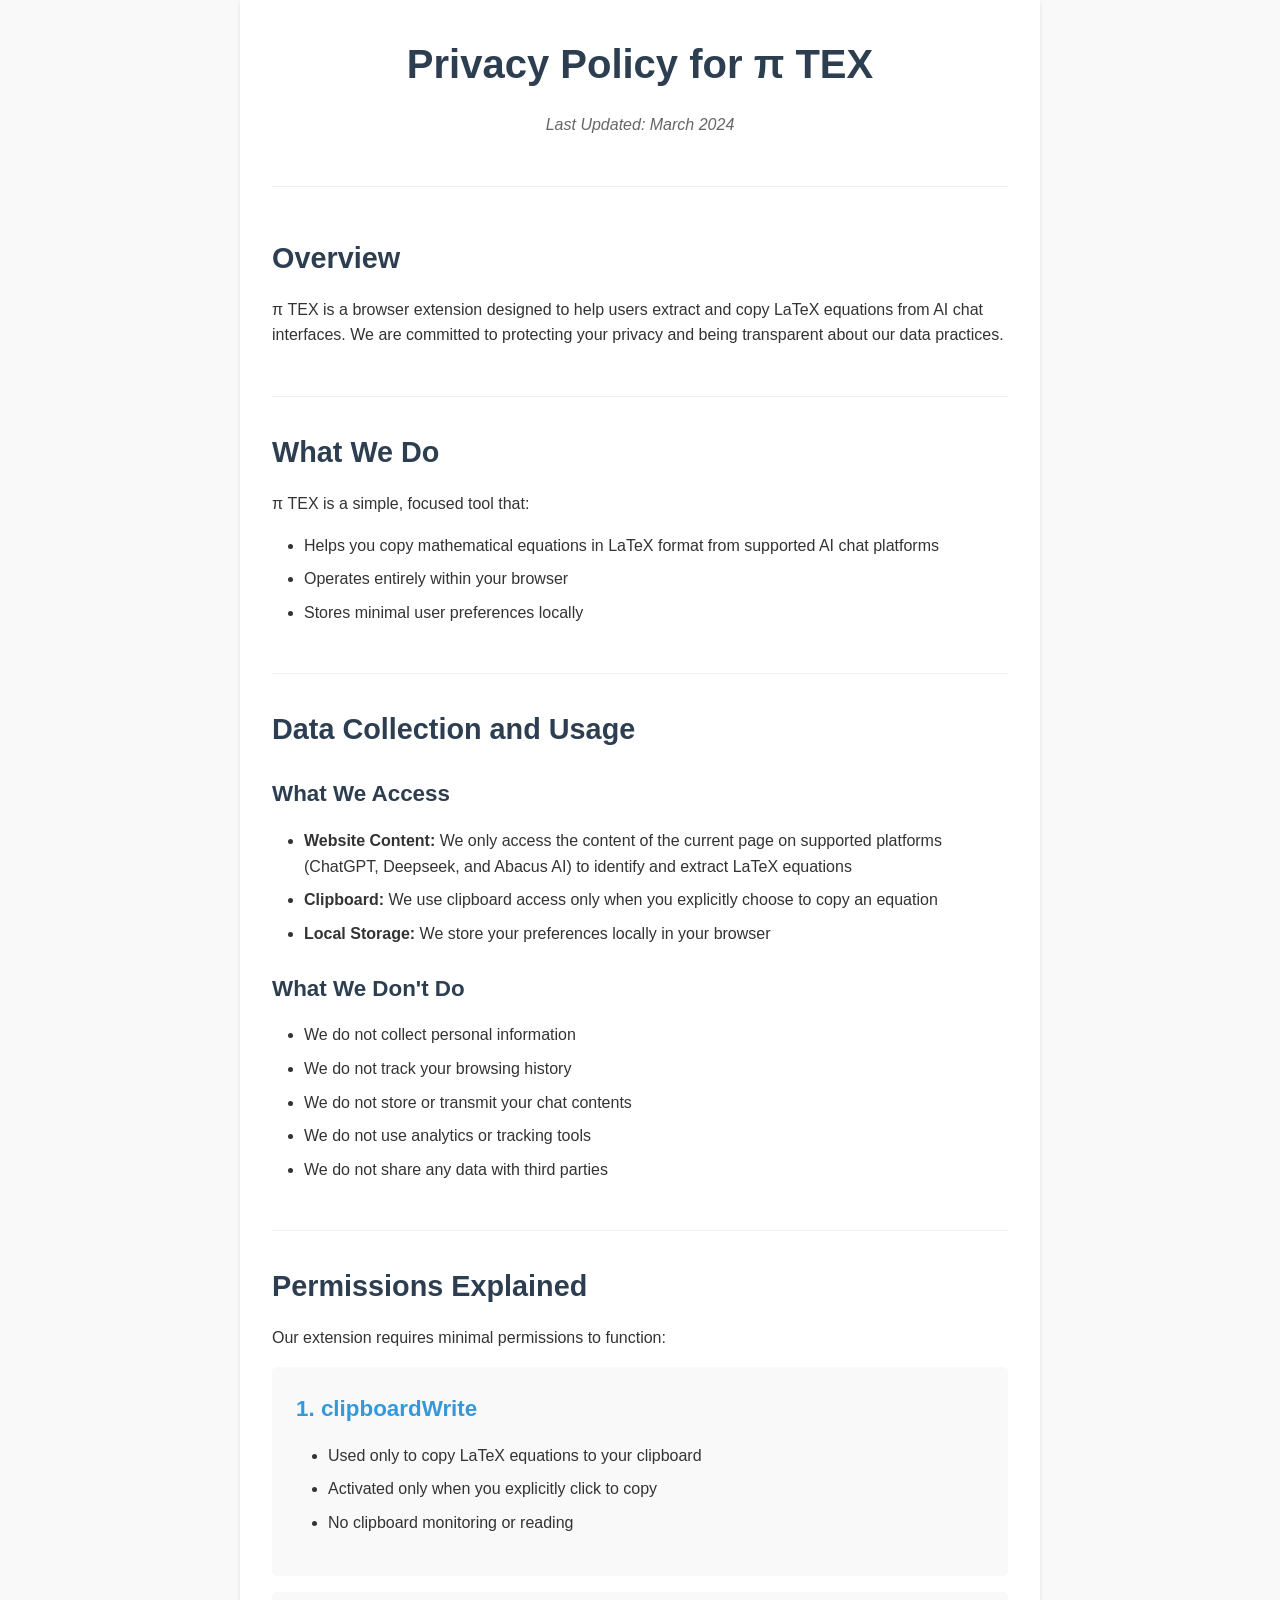
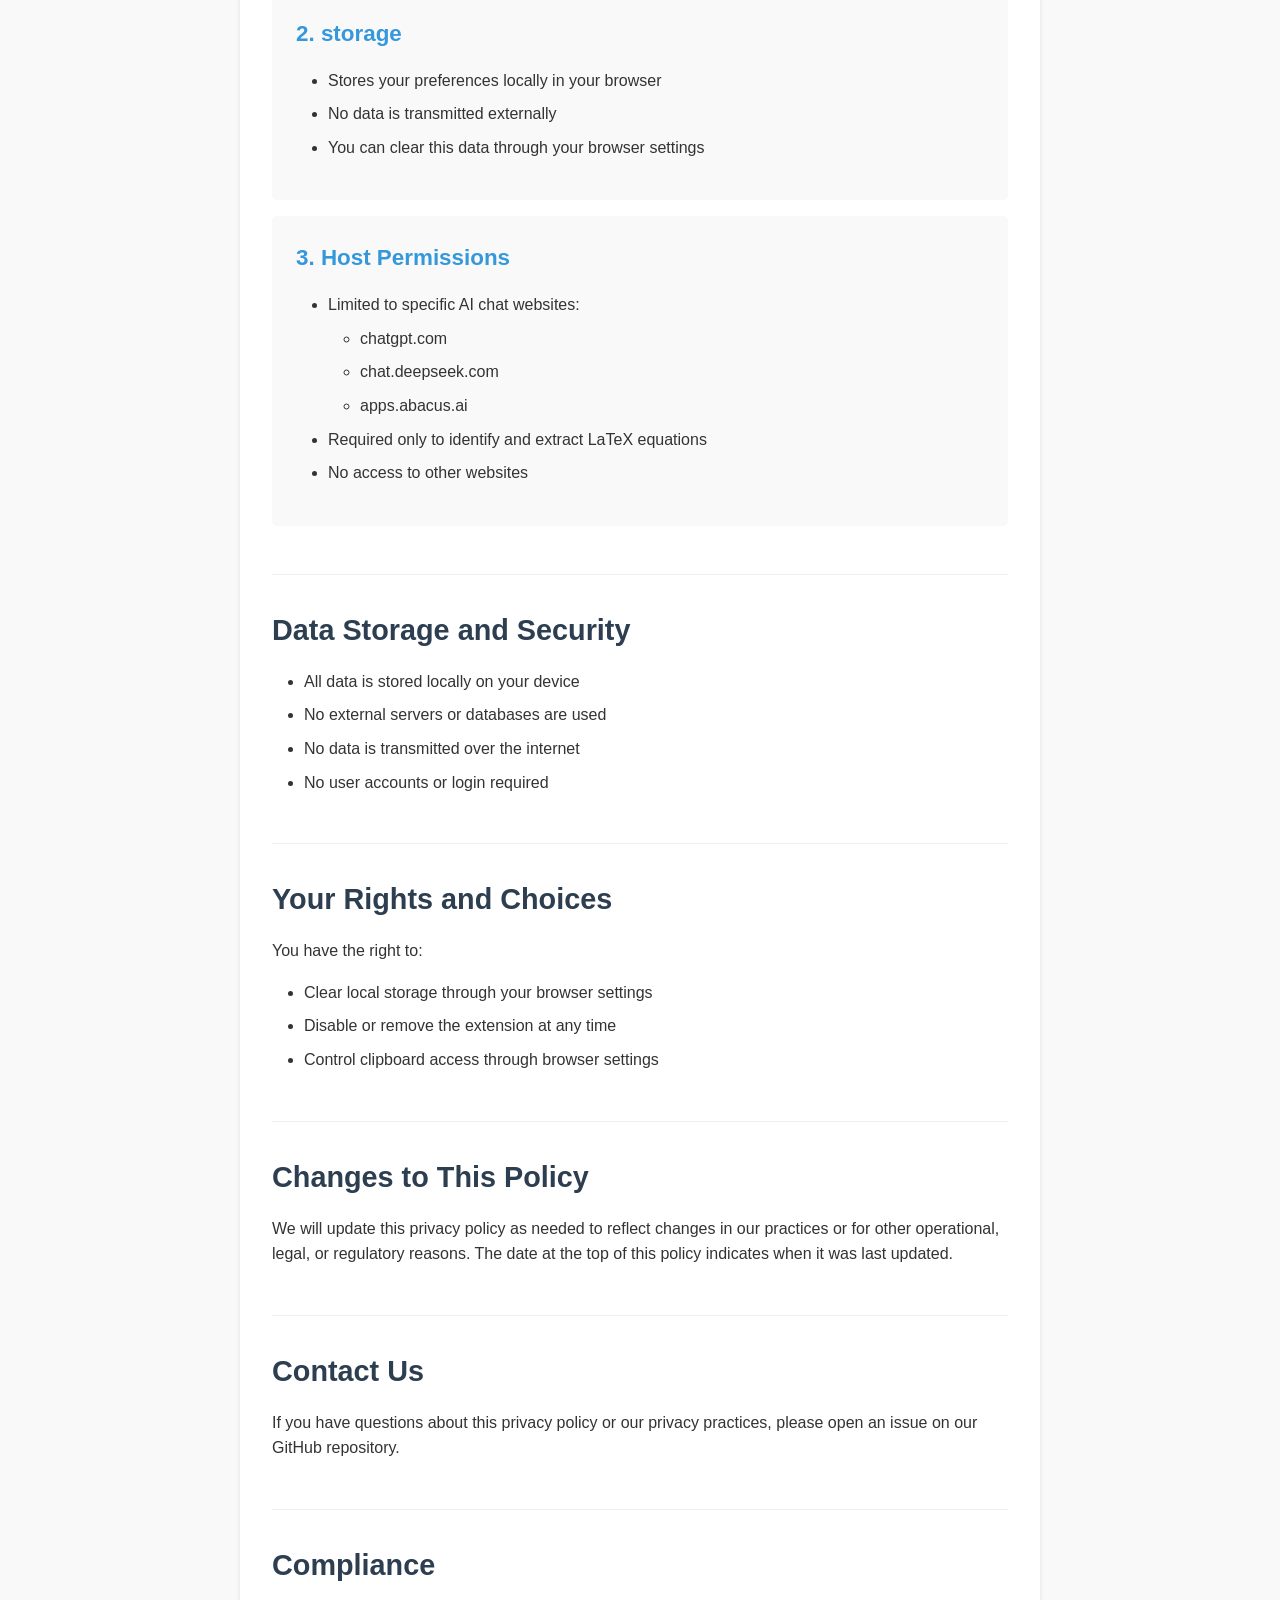
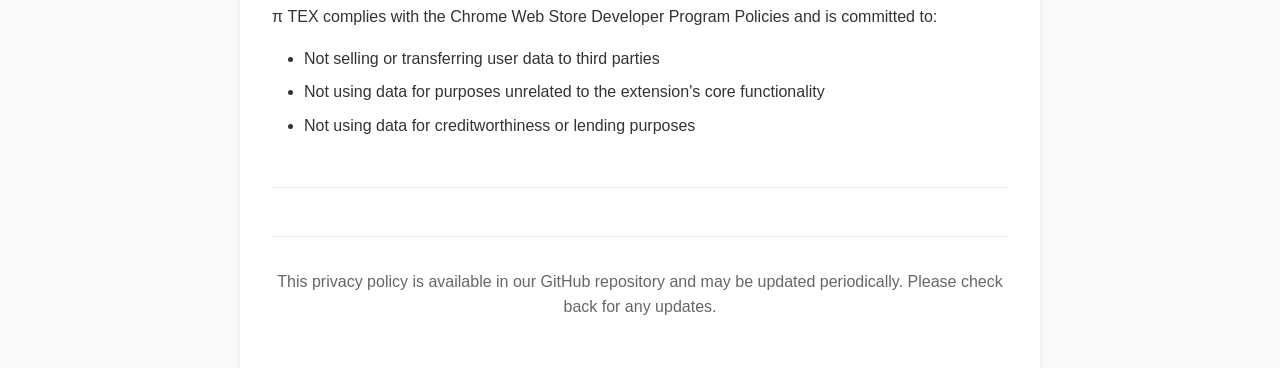
==== docs/index.html @ ecc0c7f5 "first commit" ====
<!DOCTYPE html>
<html lang="en">
<head>
    <meta charset="UTF-8">
    <meta name="viewport" content="width=device-width, initial-scale=1.0">
    <title>Privacy Policy - π TEX</title>
    <link rel="stylesheet" href="styles.css">
</head>
<body>
    <div class="container">
        <header>
            <h1>Privacy Policy for π TEX</h1>
            <p class="last-updated"><em>Last Updated: March 2024</em></p>
        </header>

        <main>
            <section id="overview">
                <h2>Overview</h2>
                <p>π TEX is a browser extension designed to help users extract and copy LaTeX equations from AI chat interfaces. We are committed to protecting your privacy and being transparent about our data practices.</p>
            </section>

            <section id="what-we-do">
                <h2>What We Do</h2>
                <p>π TEX is a simple, focused tool that:</p>
                <ul>
                    <li>Helps you copy mathematical equations in LaTeX format from supported AI chat platforms</li>
                    <li>Operates entirely within your browser</li>
                    <li>Stores minimal user preferences locally</li>
                </ul>
            </section>

            <section id="data-collection">
                <h2>Data Collection and Usage</h2>
                
                <h3>What We Access</h3>
                <ul>
                    <li><strong>Website Content:</strong> We only access the content of the current page on supported platforms (ChatGPT, Deepseek, and Abacus AI) to identify and extract LaTeX equations</li>
                    <li><strong>Clipboard:</strong> We use clipboard access only when you explicitly choose to copy an equation</li>
                    <li><strong>Local Storage:</strong> We store your preferences locally in your browser</li>
                </ul>

                <h3>What We Don't Do</h3>
                <ul>
                    <li>We do not collect personal information</li>
                    <li>We do not track your browsing history</li>
                    <li>We do not store or transmit your chat contents</li>
                    <li>We do not use analytics or tracking tools</li>
                    <li>We do not share any data with third parties</li>
                </ul>
            </section>

            <section id="permissions">
                <h2>Permissions Explained</h2>
                <p>Our extension requires minimal permissions to function:</p>

                <div class="permission-block">
                    <h3>1. clipboardWrite</h3>
                    <ul>
                        <li>Used only to copy LaTeX equations to your clipboard</li>
                        <li>Activated only when you explicitly click to copy</li>
                        <li>No clipboard monitoring or reading</li>
                    </ul>
                </div>

                <div class="permission-block">
                    <h3>2. storage</h3>
                    <ul>
                        <li>Stores your preferences locally in your browser</li>
                        <li>No data is transmitted externally</li>
                        <li>You can clear this data through your browser settings</li>
                    </ul>
                </div>

                <div class="permission-block">
                    <h3>3. Host Permissions</h3>
                    <ul>
                        <li>Limited to specific AI chat websites:
                            <ul>
                                <li>chatgpt.com</li>
                                <li>chat.deepseek.com</li>
                                <li>apps.abacus.ai</li>
                            </ul>
                        </li>
                        <li>Required only to identify and extract LaTeX equations</li>
                        <li>No access to other websites</li>
                    </ul>
                </div>
            </section>

            <section id="storage-security">
                <h2>Data Storage and Security</h2>
                <ul>
                    <li>All data is stored locally on your device</li>
                    <li>No external servers or databases are used</li>
                    <li>No data is transmitted over the internet</li>
                    <li>No user accounts or login required</li>
                </ul>
            </section>

            <section id="rights">
                <h2>Your Rights and Choices</h2>
                <p>You have the right to:</p>
                <ul>
                    <li>Clear local storage through your browser settings</li>
                    <li>Disable or remove the extension at any time</li>
                    <li>Control clipboard access through browser settings</li>
                </ul>
            </section>

            <section id="changes">
                <h2>Changes to This Policy</h2>
                <p>We will update this privacy policy as needed to reflect changes in our practices or for other operational, legal, or regulatory reasons. The date at the top of this policy indicates when it was last updated.</p>
            </section>

            <section id="contact">
                <h2>Contact Us</h2>
                <p>If you have questions about this privacy policy or our privacy practices, please open an issue on our GitHub repository.</p>
            </section>

            <section id="compliance">
                <h2>Compliance</h2>
                <p>π TEX complies with the Chrome Web Store Developer Program Policies and is committed to:</p>
                <ul>
                    <li>Not selling or transferring user data to third parties</li>
                    <li>Not using data for purposes unrelated to the extension's core functionality</li>
                    <li>Not using data for creditworthiness or lending purposes</li>
                </ul>
            </section>
        </main>

        <footer>
            <p>This privacy policy is available in our GitHub repository and may be updated periodically. Please check back for any updates.</p>
        </footer>
    </div>
</body>
</html>
---- docs/styles.css ----
/* Modern, clean styling for privacy policy */
:root {
    --primary-color: #2c3e50;
    --secondary-color: #3498db;
    --background-color: #f9f9f9;
    --text-color: #333;
    --border-color: #eee;
}

* {
    margin: 0;
    padding: 0;
    box-sizing: border-box;
}

body {
    font-family: -apple-system, BlinkMacSystemFont, 'Segoe UI', Roboto, Oxygen, Ubuntu, Cantarell, 'Open Sans', 'Helvetica Neue', sans-serif;
    line-height: 1.6;
    color: var(--text-color);
    background-color: var(--background-color);
}

.container {
    max-width: 800px;
    margin: 0 auto;
    padding: 2rem;
    background-color: white;
    box-shadow: 0 2px 4px rgba(0, 0, 0, 0.1);
}

header {
    text-align: center;
    margin-bottom: 3rem;
    padding-bottom: 2rem;
    border-bottom: 1px solid var(--border-color);
}

h1 {
    color: var(--primary-color);
    font-size: 2.5rem;
    margin-bottom: 1rem;
}

h2 {
    color: var(--primary-color);
    font-size: 1.8rem;
    margin: 2rem 0 1rem;
}

h3 {
    color: var(--primary-color);
    font-size: 1.4rem;
    margin: 1.5rem 0 1rem;
}

p {
    margin-bottom: 1rem;
}

ul {
    margin-bottom: 1rem;
    padding-left: 2rem;
}

ul ul {
    margin-top: 0.5rem;
    margin-bottom: 0.5rem;
}

li {
    margin-bottom: 0.5rem;
}

section {
    margin-bottom: 2rem;
    padding-bottom: 2rem;
    border-bottom: 1px solid var(--border-color);
}

.permission-block {
    background-color: var(--background-color);
    padding: 1.5rem;
    margin: 1rem 0;
    border-radius: 5px;
}

.permission-block h3 {
    margin-top: 0;
    color: var(--secondary-color);
}

.last-updated {
    color: #666;
}

footer {
    margin-top: 3rem;
    padding-top: 2rem;
    border-top: 1px solid var(--border-color);
    text-align: center;
    color: #666;
}

/* Responsive Design */
@media (max-width: 768px) {
    .container {
        padding: 1rem;
    }

    h1 {
        font-size: 2rem;
    }

    h2 {
        font-size: 1.5rem;
    }

    h3 {
        font-size: 1.2rem;
    }
}
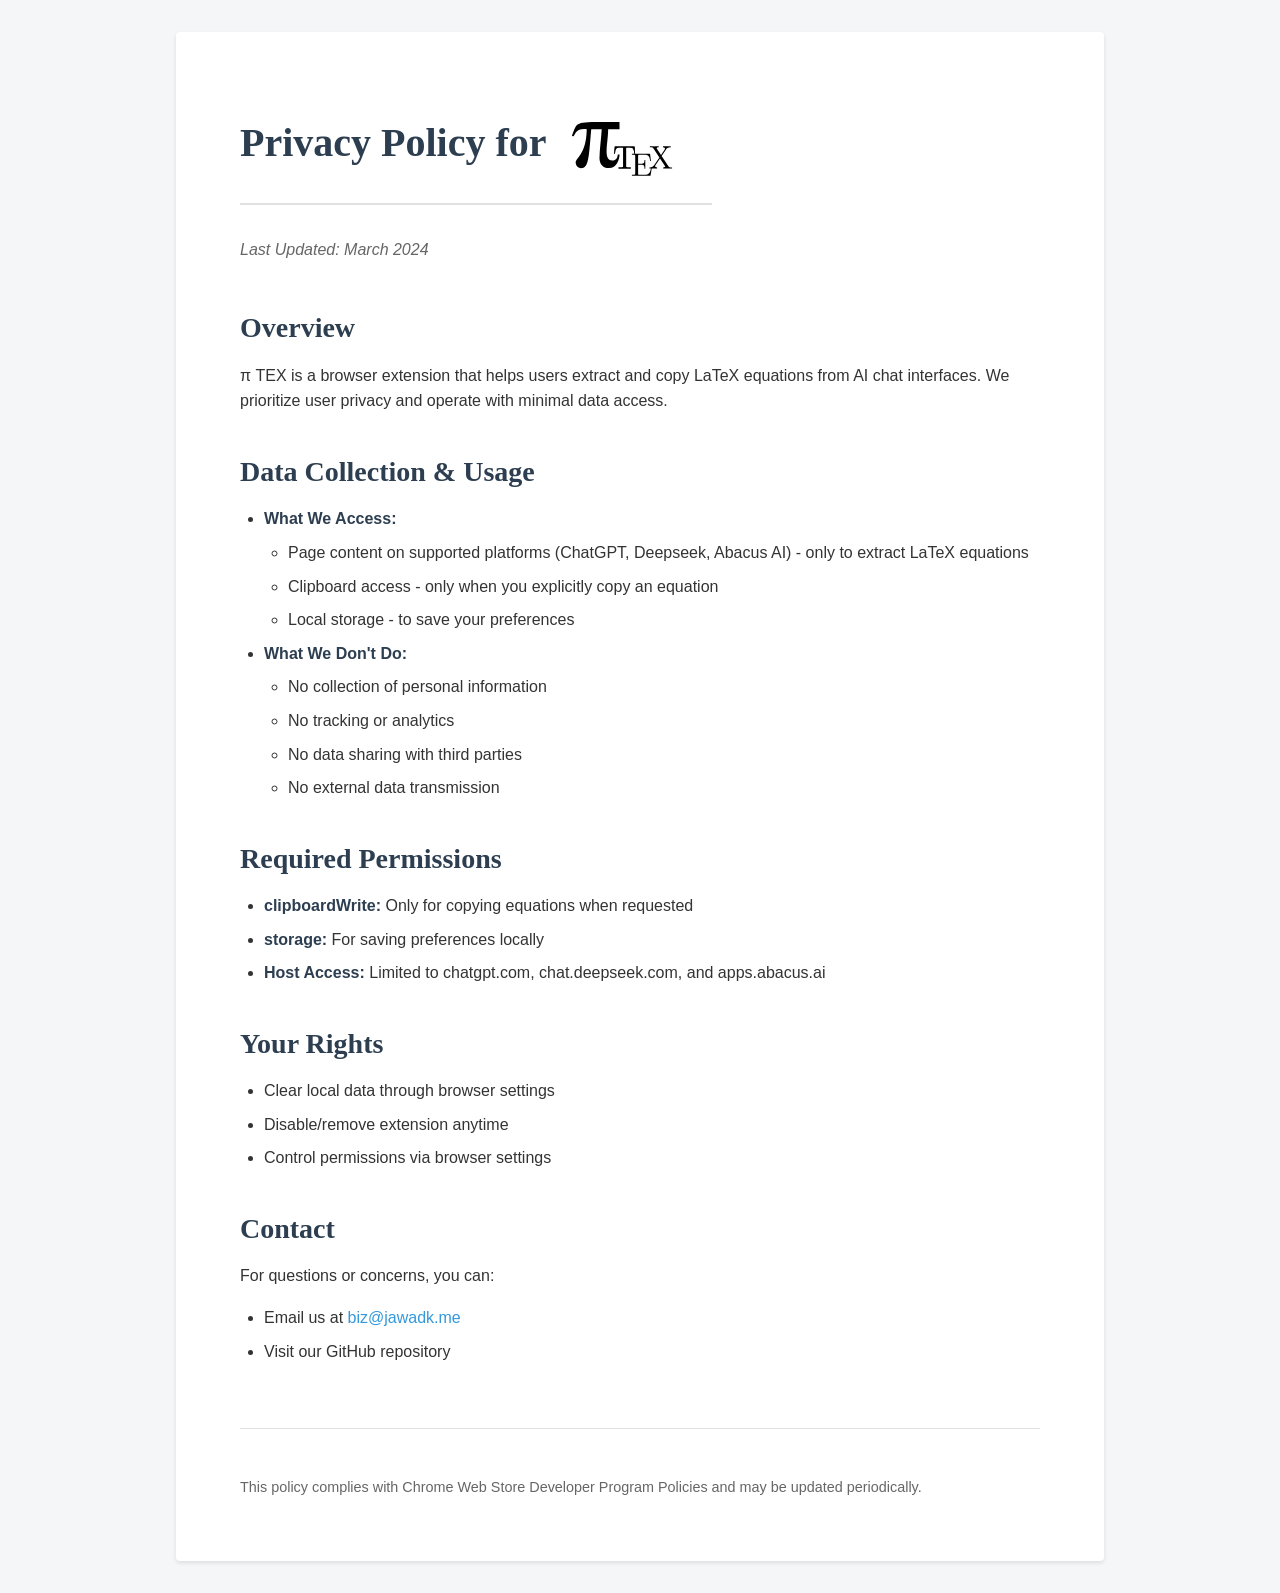
==== commit 21767e78: "updage" ====
--- a/docs/index.html
+++ b/docs/index.html
@@ -4,132 +4,74 @@
     <meta charset="UTF-8">
     <meta name="viewport" content="width=device-width, initial-scale=1.0">
     <title>Privacy Policy - π TEX</title>
-    <link rel="stylesheet" href="styles.css">
+    <link rel="stylesheet" href="privacy.css">
 </head>
 <body>
     <div class="container">
         <header>
-            <h1>Privacy Policy for π TEX</h1>
-            <p class="last-updated"><em>Last Updated: March 2024</em></p>
+            <div class="header-content">
+                <h1>Privacy Policy for <img src="../assets/Logo.svg" alt="π TEX" class="inline-logo"></h1>
+            </div>
+            <p class="last-updated">Last Updated: March 2024</p>
         </header>
 
         <main>
-            <section id="overview">
+            <section>
                 <h2>Overview</h2>
-                <p>π TEX is a browser extension designed to help users extract and copy LaTeX equations from AI chat interfaces. We are committed to protecting your privacy and being transparent about our data practices.</p>
+                <p>π TEX is a browser extension that helps users extract and copy LaTeX equations from AI chat interfaces. We prioritize user privacy and operate with minimal data access.</p>
             </section>
 
-            <section id="what-we-do">
-                <h2>What We Do</h2>
-                <p>π TEX is a simple, focused tool that:</p>
+            <section>
+                <h2>Data Collection & Usage</h2>
                 <ul>
-                    <li>Helps you copy mathematical equations in LaTeX format from supported AI chat platforms</li>
-                    <li>Operates entirely within your browser</li>
-                    <li>Stores minimal user preferences locally</li>
+                    <li><strong>What We Access:</strong>
+                        <ul>
+                            <li>Page content on supported platforms (ChatGPT, Deepseek, Abacus AI) - only to extract LaTeX equations</li>
+                            <li>Clipboard access - only when you explicitly copy an equation</li>
+                            <li>Local storage - to save your preferences</li>
+                        </ul>
+                    </li>
+                    <li><strong>What We Don't Do:</strong>
+                        <ul>
+                            <li>No collection of personal information</li>
+                            <li>No tracking or analytics</li>
+                            <li>No data sharing with third parties</li>
+                            <li>No external data transmission</li>
+                        </ul>
+                    </li>
                 </ul>
             </section>
 
-            <section id="data-collection">
-                <h2>Data Collection and Usage</h2>
-                
-                <h3>What We Access</h3>
+            <section>
+                <h2>Required Permissions</h2>
                 <ul>
-                    <li><strong>Website Content:</strong> We only access the content of the current page on supported platforms (ChatGPT, Deepseek, and Abacus AI) to identify and extract LaTeX equations</li>
-                    <li><strong>Clipboard:</strong> We use clipboard access only when you explicitly choose to copy an equation</li>
-                    <li><strong>Local Storage:</strong> We store your preferences locally in your browser</li>
-                </ul>
-
-                <h3>What We Don't Do</h3>
-                <ul>
-                    <li>We do not collect personal information</li>
-                    <li>We do not track your browsing history</li>
-                    <li>We do not store or transmit your chat contents</li>
-                    <li>We do not use analytics or tracking tools</li>
-                    <li>We do not share any data with third parties</li>
+                    <li><strong>clipboardWrite:</strong> Only for copying equations when requested</li>
+                    <li><strong>storage:</strong> For saving preferences locally</li>
+                    <li><strong>Host Access:</strong> Limited to chatgpt.com, chat.deepseek.com, and apps.abacus.ai</li>
                 </ul>
             </section>
 
-            <section id="permissions">
-                <h2>Permissions Explained</h2>
-                <p>Our extension requires minimal permissions to function:</p>
-
-                <div class="permission-block">
-                    <h3>1. clipboardWrite</h3>
-                    <ul>
-                        <li>Used only to copy LaTeX equations to your clipboard</li>
-                        <li>Activated only when you explicitly click to copy</li>
-                        <li>No clipboard monitoring or reading</li>
-                    </ul>
-                </div>
-
-                <div class="permission-block">
-                    <h3>2. storage</h3>
-                    <ul>
-                        <li>Stores your preferences locally in your browser</li>
-                        <li>No data is transmitted externally</li>
-                        <li>You can clear this data through your browser settings</li>
-                    </ul>
-                </div>
-
-                <div class="permission-block">
-                    <h3>3. Host Permissions</h3>
-                    <ul>
-                        <li>Limited to specific AI chat websites:
-                            <ul>
-                                <li>chatgpt.com</li>
-                                <li>chat.deepseek.com</li>
-                                <li>apps.abacus.ai</li>
-                            </ul>
-                        </li>
-                        <li>Required only to identify and extract LaTeX equations</li>
-                        <li>No access to other websites</li>
-                    </ul>
-                </div>
-            </section>
-
-            <section id="storage-security">
-                <h2>Data Storage and Security</h2>
+            <section>
+                <h2>Your Rights</h2>
                 <ul>
-                    <li>All data is stored locally on your device</li>
-                    <li>No external servers or databases are used</li>
-                    <li>No data is transmitted over the internet</li>
-                    <li>No user accounts or login required</li>
+                    <li>Clear local data through browser settings</li>
+                    <li>Disable/remove extension anytime</li>
+                    <li>Control permissions via browser settings</li>
                 </ul>
             </section>
 
-            <section id="rights">
-                <h2>Your Rights and Choices</h2>
-                <p>You have the right to:</p>
+            <section>
+                <h2>Contact</h2>
+                <p>For questions or concerns, you can:</p>
                 <ul>
-                    <li>Clear local storage through your browser settings</li>
-                    <li>Disable or remove the extension at any time</li>
-                    <li>Control clipboard access through browser settings</li>
-                </ul>
-            </section>
-
-            <section id="changes">
-                <h2>Changes to This Policy</h2>
-                <p>We will update this privacy policy as needed to reflect changes in our practices or for other operational, legal, or regulatory reasons. The date at the top of this policy indicates when it was last updated.</p>
-            </section>
-
-            <section id="contact">
-                <h2>Contact Us</h2>
-                <p>If you have questions about this privacy policy or our privacy practices, please open an issue on our GitHub repository.</p>
-            </section>
-
-            <section id="compliance">
-                <h2>Compliance</h2>
-                <p>π TEX complies with the Chrome Web Store Developer Program Policies and is committed to:</p>
-                <ul>
-                    <li>Not selling or transferring user data to third parties</li>
-                    <li>Not using data for purposes unrelated to the extension's core functionality</li>
-                    <li>Not using data for creditworthiness or lending purposes</li>
+                    <li>Email us at <a href="mailto:biz@jawadk.me">biz@jawadk.me</a></li>
+                    <li>Visit our GitHub repository</li>
                 </ul>
             </section>
         </main>
 
         <footer>
-            <p>This privacy policy is available in our GitHub repository and may be updated periodically. Please check back for any updates.</p>
+            <p>This policy complies with Chrome Web Store Developer Program Policies and may be updated periodically.</p>
         </footer>
     </div>
 </body>
--- a/docs/privacy.css
+++ b/docs/privacy.css
@@ -0,0 +1,164 @@
+/* Document-like styles for privacy policy */
+:root {
+    --primary-color: #2c3e50;
+    --background-color: #f5f6f7;
+    --paper-color: #ffffff;
+    --text-color: #333333;
+    --border-color: #e0e0e0;
+    --accent-color: #3498db;
+}
+
+body {
+    background-color: var(--background-color);
+    color: var(--text-color);
+    font-family: -apple-system, BlinkMacSystemFont, "Segoe UI", Roboto, "Helvetica Neue", Arial, sans-serif;
+    line-height: 1.6;
+    margin: 0;
+    padding: 2rem 1rem;
+}
+
+.container {
+    background-color: var(--paper-color);
+    max-width: 800px;
+    margin: 0 auto;
+    padding: 3rem 4rem;
+    border-radius: 4px;
+    box-shadow: 0 2px 4px rgba(0, 0, 0, 0.1);
+}
+
+/* Typography */
+h1, h2 {
+    font-family: Georgia, "Times New Roman", serif;
+    color: var(--primary-color);
+    line-height: 1.3;
+}
+
+h1 {
+    font-size: 2.5rem;
+    margin-bottom: 1rem;
+    padding-bottom: 1rem;
+    border-bottom: 2px solid var(--border-color);
+}
+
+h2 {
+    font-size: 1.75rem;
+    margin-top: 2.5rem;
+    margin-bottom: 1rem;
+}
+
+/* Header */
+header {
+    margin-bottom: 3rem;
+}
+
+.header-content {
+    display: flex;
+    align-items: center;
+    gap: 1.5rem;
+    margin-bottom: 1rem;
+}
+
+.logo {
+    width: 48px;
+    height: 48px;
+    object-fit: contain;
+}
+
+.inline-logo {
+    height: 2em;
+    vertical-align: middle;
+    margin: 0 0.2em;
+}
+
+.last-updated {
+    color: #666;
+    font-style: italic;
+    margin-top: 0.5rem;
+}
+
+/* Sections */
+section {
+    margin-bottom: 2.5rem;
+}
+
+/* Lists */
+ul {
+    padding-left: 1.5rem;
+    margin: 1rem 0;
+}
+
+ul ul {
+    margin: 0.5rem 0;
+}
+
+li {
+    margin-bottom: 0.5rem;
+}
+
+/* Strong elements */
+strong {
+    color: var(--primary-color);
+}
+
+/* Footer */
+footer {
+    margin-top: 4rem;
+    padding-top: 2rem;
+    border-top: 1px solid var(--border-color);
+    color: #666;
+    font-size: 0.9rem;
+}
+
+/* Links */
+a {
+    color: var(--accent-color);
+    text-decoration: none;
+    transition: color 0.2s ease;
+}
+
+a:hover {
+    color: var(--primary-color);
+    text-decoration: underline;
+}
+
+/* Responsive adjustments */
+@media (max-width: 768px) {
+    body {
+        padding: 1rem;
+    }
+    
+    .container {
+        padding: 2rem;
+    }
+    
+    h1 {
+        font-size: 2rem;
+    }
+    
+    h2 {
+        font-size: 1.5rem;
+    }
+
+    .logo {
+        width: 36px;
+        height: 36px;
+    }
+
+    .header-content {
+        gap: 1rem;
+    }
+}
+
+/* Print styles */
+@media print {
+    body {
+        background: none;
+        padding: 0;
+    }
+    
+    .container {
+        box-shadow: none;
+        padding: 0;
+        max-width: none;
+    }
+} 
